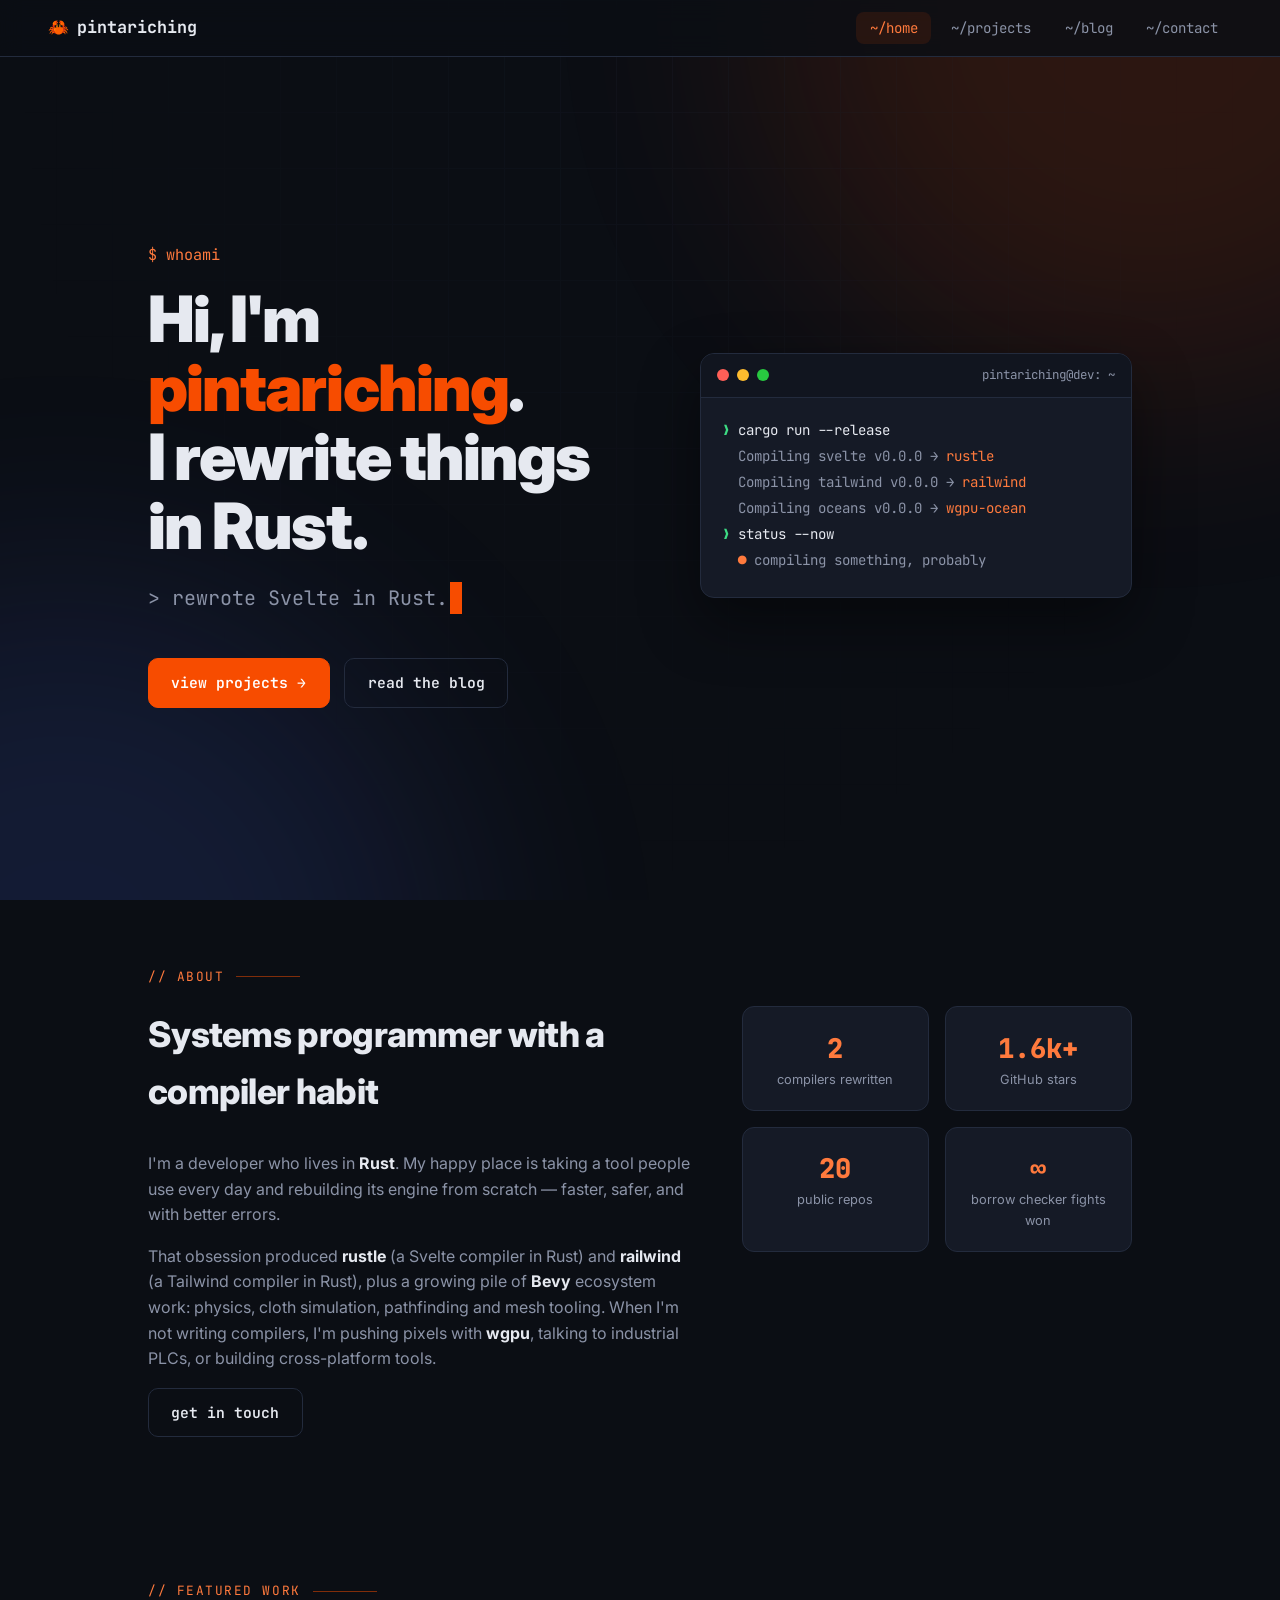
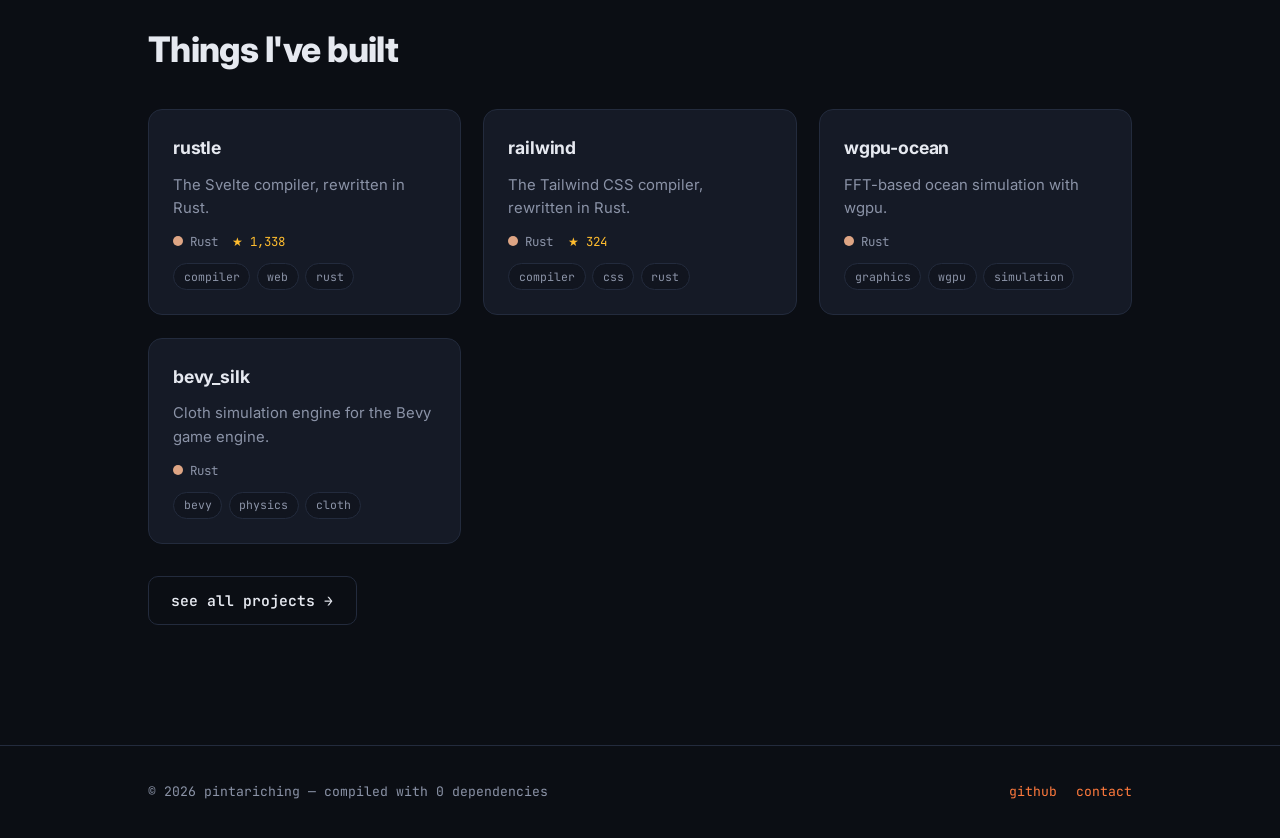
==== index.html @ 5fb491c3 "Add personal website: home, projects, blog, contact Co-authored-by: pintariching <pintariching@users" ====
<!DOCTYPE html>
<html lang="en">
<head>
  <meta charset="UTF-8">
  <meta name="viewport" content="width=device-width, initial-scale=1.0">
  <title>pintariching — I rewrite things in Rust</title>
  <meta name="description" content="pintariching — Rust developer. Compilers, game engine tech, graphics and systems programming.">
  <link rel="preconnect" href="https://fonts.googleapis.com">
  <link rel="preconnect" href="https://fonts.gstatic.com" crossorigin>
  <link href="https://fonts.googleapis.com/css2?family=Inter:wght@400;600;700;800;900&family=JetBrains+Mono:wght@400;600;700&display=swap" rel="stylesheet">
  <link rel="stylesheet" href="assets/css/style.css">
  <link rel="icon" href="data:image/svg+xml,<svg xmlns='http://www.w3.org/2000/svg' viewBox='0 0 100 100'><text y='.9em' font-size='90'>🦀</text></svg>">
</head>
<body>
  <div class="bg-fx">
    <div class="glow glow-1"></div>
    <div class="glow glow-2"></div>
    <div class="grid"></div>
  </div>

  <nav class="nav">
    <a class="logo" href="index.html"><span class="crab">🦀</span> pintariching</a>
    <ul>
      <li><a href="index.html">~/home</a></li>
      <li><a href="projects.html">~/projects</a></li>
      <li><a href="blog.html">~/blog</a></li>
      <li><a href="contact.html">~/contact</a></li>
    </ul>
  </nav>

  <header class="hero">
    <div class="container">
      <div class="hero-grid">
        <div>
          <p class="kicker">$ whoami</p>
          <h1>Hi, I'm <span class="accent">pintariching</span>.<br>I rewrite things in Rust.</h1>
          <p class="typed-line">&gt; <span id="typed"></span><span class="cursor">_</span></p>
          <div class="cta-row">
            <a class="btn btn-primary" href="projects.html">view projects →</a>
            <a class="btn btn-ghost" href="blog.html">read the blog</a>
          </div>
        </div>

        <div class="terminal">
          <div class="term-bar">
            <span class="dot r"></span><span class="dot y"></span><span class="dot g"></span>
            <span class="term-title">pintariching@dev: ~</span>
          </div>
          <div class="term-body">
            <div><span class="prompt">❯</span> <span class="cmd">cargo run --release</span></div>
            <div class="out">&nbsp;&nbsp;Compiling svelte v0.0.0 → <span class="hl">rustle</span></div>
            <div class="out">&nbsp;&nbsp;Compiling tailwind v0.0.0 → <span class="hl">railwind</span></div>
            <div class="out">&nbsp;&nbsp;Compiling oceans v0.0.0 → <span class="hl">wgpu-ocean</span></div>
            <div><span class="prompt">❯</span> <span class="cmd">status --now</span></div>
            <div class="out">&nbsp;&nbsp;<span class="hl">●</span> compiling something, probably</div>
          </div>
        </div>
      </div>
    </div>
  </header>

  <section>
    <div class="container">
      <p class="section-label">// about</p>
      <div class="about-grid">
        <div>
          <h2 class="section-title">Systems programmer with a compiler habit</h2>
          <p>
            I'm a developer who lives in <strong>Rust</strong>. My happy place is taking a tool people
            use every day and rebuilding its engine from scratch — faster, safer, and with better errors.
          </p>
          <p>
            That obsession produced <strong>rustle</strong> (a Svelte compiler in Rust) and
            <strong>railwind</strong> (a Tailwind compiler in Rust), plus a growing pile of
            <strong>Bevy</strong> ecosystem work: physics, cloth simulation, pathfinding and mesh tooling.
            When I'm not writing compilers, I'm pushing pixels with <strong>wgpu</strong>, talking to
            industrial PLCs, or building cross-platform tools.
          </p>
          <a class="btn btn-ghost" href="contact.html">get in touch</a>
        </div>
        <div class="stats">
          <div class="stat"><div class="num">2</div><div class="lbl">compilers rewritten</div></div>
          <div class="stat"><div class="num">1.6k+</div><div class="lbl">GitHub stars</div></div>
          <div class="stat"><div class="num">20</div><div class="lbl">public repos</div></div>
          <div class="stat"><div class="num">∞</div><div class="lbl">borrow checker fights won</div></div>
        </div>
      </div>
    </div>
  </section>

  <section>
    <div class="container">
      <p class="section-label">// featured work</p>
      <h2 class="section-title">Things I've built</h2>
      <div class="grid-3" id="featured-projects"></div>
      <div style="margin-top:2rem">
        <a class="btn btn-ghost" href="projects.html">see all projects →</a>
      </div>
    </div>
  </section>

  <footer>
    <div class="container">
      <span>© <span id="year"></span> pintariching — compiled with 0 dependencies</span>
      <div class="socials">
        <a href="https://github.com/pintariching">github</a>
        <a href="contact.html">contact</a>
      </div>
    </div>
  </footer>

  <script src="assets/js/projects-data.js"></script>
  <script src="assets/js/main.js"></script>
  <script>
    // render featured projects on the home page
    const wrap = document.getElementById("featured-projects");
    PROJECTS.filter(p => p.featured).slice(0, 4).forEach(p => {
      wrap.insertAdjacentHTML("beforeend", `
        <div class="card reveal">
          <h3><a href="${p.url}">${p.name}</a></h3>
          <p>${p.description}</p>
          <div class="meta">
            <span><span class="lang-dot" style="background:${p.langColor}"></span> ${p.language}</span>
            ${p.stars ? `<span class="stars">★ ${p.stars.toLocaleString()}</span>` : ""}
          </div>
          <div class="tags">${p.tags.map(t => `<span class="tag">${t}</span>`).join("")}</div>
        </div>`);
    });
    document.querySelectorAll(".reveal").forEach(el => el.classList.add("visible"));
  </script>
</body>
</html>
---- assets/css/style.css ----
/* ============================================================
   pintariching.dev — hand-rolled CSS, no frameworks
   ============================================================ */

:root {
  --bg: #0b0e14;
  --bg-soft: #11151f;
  --panel: #151a26;
  --panel-hover: #1a2130;
  --border: #232b3d;
  --text: #e6e9f0;
  --muted: #8b93a7;
  --accent: #f74c00;        /* rust orange */
  --accent-soft: #ff7a3d;
  --accent-glow: rgba(247, 76, 0, 0.35);
  --green: #3ddc84;
  --mono: "JetBrains Mono", "Fira Code", ui-monospace, SFMono-Regular, Menlo, Consolas, monospace;
  --sans: "Inter", -apple-system, BlinkMacSystemFont, "Segoe UI", Roboto, sans-serif;
}

* { margin: 0; padding: 0; box-sizing: border-box; }

html { scroll-behavior: smooth; }

body {
  background: var(--bg);
  color: var(--text);
  font-family: var(--sans);
  line-height: 1.6;
  min-height: 100vh;
  overflow-x: hidden;
}

::selection { background: var(--accent); color: #fff; }

a { color: var(--accent-soft); text-decoration: none; transition: color 0.15s ease; }
a:hover { color: #ffa070; }

img { max-width: 100%; }

/* ---------- ambient background ---------- */

.bg-fx {
  position: fixed;
  inset: 0;
  z-index: -1;
  overflow: hidden;
  pointer-events: none;
}

.bg-fx .glow {
  position: absolute;
  width: 60vmax;
  height: 60vmax;
  border-radius: 50%;
  filter: blur(120px);
  opacity: 0.14;
}

.bg-fx .glow-1 {
  background: var(--accent);
  top: -30vmax; right: -20vmax;
  animation: drift 26s ease-in-out infinite alternate;
}

.bg-fx .glow-2 {
  background: #4c6ef5;
  bottom: -35vmax; left: -25vmax;
  animation: drift 32s ease-in-out infinite alternate-reverse;
}

@keyframes drift {
  from { transform: translate(0, 0) scale(1); }
  to   { transform: translate(8vmax, 6vmax) scale(1.15); }
}

.bg-fx .grid {
  position: absolute;
  inset: 0;
  background-image:
    linear-gradient(var(--border) 1px, transparent 1px),
    linear-gradient(90deg, var(--border) 1px, transparent 1px);
  background-size: 56px 56px;
  opacity: 0.18;
  mask-image: radial-gradient(ellipse at 50% 0%, #000 0%, transparent 70%);
  -webkit-mask-image: radial-gradient(ellipse at 50% 0%, #000 0%, transparent 70%);
}

/* ---------- nav ---------- */

.nav {
  position: sticky;
  top: 0;
  z-index: 100;
  display: flex;
  align-items: center;
  justify-content: space-between;
  padding: 0.9rem clamp(1.2rem, 5vw, 3rem);
  background: rgba(11, 14, 20, 0.8);
  backdrop-filter: blur(12px);
  border-bottom: 1px solid var(--border);
}

.nav .logo {
  font-family: var(--mono);
  font-weight: 700;
  font-size: 1.05rem;
  color: var(--text);
  display: flex;
  align-items: center;
  gap: 0.5rem;
}

.nav .logo .crab { color: var(--accent); }

.nav ul {
  display: flex;
  gap: 0.4rem;
  list-style: none;
}

.nav ul a {
  font-family: var(--mono);
  font-size: 0.88rem;
  color: var(--muted);
  padding: 0.45rem 0.85rem;
  border-radius: 8px;
  transition: all 0.15s ease;
}

.nav ul a:hover { color: var(--text); background: var(--panel); }

.nav ul a.active {
  color: var(--accent-soft);
  background: rgba(247, 76, 0, 0.1);
}

/* ---------- layout ---------- */

.container {
  max-width: 1080px;
  margin: 0 auto;
  padding: 0 clamp(1.2rem, 5vw, 3rem);
}

section { padding: 4.5rem 0; }

.section-label {
  font-family: var(--mono);
  font-size: 0.8rem;
  color: var(--accent-soft);
  letter-spacing: 0.12em;
  text-transform: uppercase;
  display: flex;
  align-items: center;
  gap: 0.75rem;
  margin-bottom: 1.2rem;
}

.section-label::after {
  content: "";
  height: 1px;
  width: 64px;
  background: var(--accent);
  opacity: 0.5;
}

h2.section-title {
  font-size: clamp(1.6rem, 4vw, 2.2rem);
  font-weight: 800;
  margin-bottom: 2rem;
  letter-spacing: -0.02em;
}

/* ---------- hero ---------- */

.hero {
  min-height: calc(100vh - 62px);
  display: flex;
  align-items: center;
  padding: 3rem 0;
}

.hero-grid {
  display: grid;
  grid-template-columns: 1.15fr 1fr;
  gap: 3.5rem;
  align-items: center;
}

.hero .kicker {
  font-family: var(--mono);
  color: var(--accent-soft);
  font-size: 0.95rem;
  margin-bottom: 1rem;
}

.hero h1 {
  font-size: clamp(2.4rem, 6vw, 4rem);
  line-height: 1.08;
  font-weight: 900;
  letter-spacing: -0.03em;
  margin-bottom: 1.4rem;
}

.hero h1 .accent { color: var(--accent); }

.hero .typed-line {
  font-family: var(--mono);
  font-size: clamp(1rem, 2.4vw, 1.25rem);
  color: var(--muted);
  min-height: 2.2em;
  margin-bottom: 2rem;
}

.hero .typed-line .cursor {
  display: inline-block;
  width: 0.6em;
  background: var(--accent);
  animation: blink 1s steps(1) infinite;
  color: transparent;
  margin-left: 2px;
}

@keyframes blink { 50% { opacity: 0; } }

.hero .cta-row { display: flex; gap: 0.9rem; flex-wrap: wrap; }

.btn {
  display: inline-flex;
  align-items: center;
  gap: 0.5rem;
  font-family: var(--mono);
  font-size: 0.92rem;
  font-weight: 600;
  padding: 0.75rem 1.4rem;
  border-radius: 10px;
  border: 1px solid var(--border);
  transition: all 0.18s ease;
  cursor: pointer;
}

.btn-primary {
  background: var(--accent);
  border-color: var(--accent);
  color: #fff;
}

.btn-primary:hover {
  background: var(--accent-soft);
  border-color: var(--accent-soft);
  color: #fff;
  box-shadow: 0 0 32px var(--accent-glow);
  transform: translateY(-2px);
}

.btn-ghost { color: var(--text); background: transparent; }
.btn-ghost:hover { border-color: var(--accent); color: var(--accent-soft); transform: translateY(-2px); }

/* terminal window */

.terminal {
  background: var(--panel);
  border: 1px solid var(--border);
  border-radius: 14px;
  overflow: hidden;
  box-shadow: 0 24px 60px rgba(0, 0, 0, 0.45);
  font-family: var(--mono);
  font-size: 0.88rem;
  animation: float 7s ease-in-out infinite;
}

@keyframes float {
  0%, 100% { transform: translateY(0); }
  50% { transform: translateY(-10px); }
}

.terminal .term-bar {
  display: flex;
  align-items: center;
  gap: 0.5rem;
  padding: 0.7rem 1rem;
  background: var(--bg-soft);
  border-bottom: 1px solid var(--border);
}

.terminal .dot { width: 12px; height: 12px; border-radius: 50%; }
.terminal .dot.r { background: #ff5f57; }
.terminal .dot.y { background: #febc2e; }
.terminal .dot.g { background: #28c840; }

.terminal .term-title {
  margin-left: auto;
  color: var(--muted);
  font-size: 0.78rem;
}

.terminal .term-body { padding: 1.2rem 1.3rem 1.5rem; line-height: 1.85; }

.terminal .prompt { color: var(--green); }
.terminal .cmd { color: var(--text); }
.terminal .out { color: var(--muted); }
.terminal .hl { color: var(--accent-soft); }

/* ---------- cards / grids ---------- */

.grid-3 {
  display: grid;
  grid-template-columns: repeat(auto-fill, minmax(280px, 1fr));
  gap: 1.4rem;
}

.card {
  background: var(--panel);
  border: 1px solid var(--border);
  border-radius: 14px;
  padding: 1.5rem;
  transition: all 0.2s ease;
  display: flex;
  flex-direction: column;
  gap: 0.7rem;
}

.card:hover {
  transform: translateY(-4px);
  border-color: rgba(247, 76, 0, 0.45);
  box-shadow: 0 16px 40px rgba(0, 0, 0, 0.35), 0 0 0 1px rgba(247, 76, 0, 0.12);
}

.card h3 { font-size: 1.1rem; font-weight: 700; letter-spacing: -0.01em; }
.card h3 a { color: var(--text); }
.card h3 a:hover { color: var(--accent-soft); }

.card p { color: var(--muted); font-size: 0.93rem; flex-grow: 1; }

.card .meta {
  display: flex;
  align-items: center;
  gap: 0.9rem;
  font-family: var(--mono);
  font-size: 0.78rem;
  color: var(--muted);
}

.card .lang-dot { width: 10px; height: 10px; border-radius: 50%; display: inline-block; }

.tags { display: flex; flex-wrap: wrap; gap: 0.4rem; }

.tag {
  font-family: var(--mono);
  font-size: 0.72rem;
  padding: 0.2rem 0.6rem;
  border-radius: 999px;
  border: 1px solid var(--border);
  color: var(--muted);
  background: var(--bg-soft);
}

.tag.hot { border-color: rgba(247, 76, 0, 0.5); color: var(--accent-soft); }

.stars { color: #febc2e; }

/* ---------- about / stats ---------- */

.about-grid {
  display: grid;
  grid-template-columns: 1.4fr 1fr;
  gap: 3rem;
  align-items: start;
}

.about-grid p { color: var(--muted); margin-bottom: 1rem; }
.about-grid p strong { color: var(--text); }

.stats {
  display: grid;
  grid-template-columns: 1fr 1fr;
  gap: 1rem;
}

.stat {
  background: var(--panel);
  border: 1px solid var(--border);
  border-radius: 12px;
  padding: 1.2rem;
  text-align: center;
}

.stat .num {
  font-family: var(--mono);
  font-size: 1.7rem;
  font-weight: 800;
  color: var(--accent-soft);
}

.stat .lbl { font-size: 0.8rem; color: var(--muted); }

/* ---------- blog ---------- */

.post-list { display: flex; flex-direction: column; gap: 1rem; }

.post-item {
  display: block;
  background: var(--panel);
  border: 1px solid var(--border);
  border-radius: 14px;
  padding: 1.5rem 1.7rem;
  transition: all 0.2s ease;
}

.post-item:hover {
  transform: translateX(6px);
  border-color: rgba(247, 76, 0, 0.45);
}

.post-item .post-meta {
  font-family: var(--mono);
  font-size: 0.78rem;
  color: var(--muted);
  display: flex;
  gap: 1rem;
  flex-wrap: wrap;
  margin-bottom: 0.5rem;
}

.post-item h3 { font-size: 1.25rem; margin-bottom: 0.4rem; }
.post-item h3 a { color: var(--text); }
.post-item h3 a:hover { color: var(--accent-soft); }
.post-item p { color: var(--muted); font-size: 0.95rem; }

/* article */

.article {
  background: var(--panel);
  border: 1px solid var(--border);
  border-radius: 16px;
  padding: clamp(1.5rem, 4vw, 3rem);
  max-width: 820px;
  margin: 0 auto;
}

.article h1 { font-size: clamp(1.7rem, 4vw, 2.4rem); letter-spacing: -0.02em; margin-bottom: 0.6rem; }
.article h2 { font-size: 1.45rem; margin: 2.2rem 0 0.8rem; letter-spacing: -0.01em; }
.article h3 { font-size: 1.15rem; margin: 1.6rem 0 0.6rem; }

.article p, .article ul, .article ol { color: #c3c9d6; margin-bottom: 1.1rem; }
.article ul, .article ol { padding-left: 1.4rem; }
.article li { margin-bottom: 0.35rem; }

.article code {
  font-family: var(--mono);
  font-size: 0.86em;
  background: var(--bg-soft);
  border: 1px solid var(--border);
  border-radius: 6px;
  padding: 0.12em 0.4em;
  color: var(--accent-soft);
}

.article pre {
  background: var(--bg-soft);
  border: 1px solid var(--border);
  border-radius: 12px;
  padding: 1.1rem 1.3rem;
  overflow-x: auto;
  margin-bottom: 1.3rem;
}

.article pre code {
  background: none;
  border: none;
  padding: 0;
  color: #cdd3e0;
  font-size: 0.86rem;
  line-height: 1.7;
}

.article blockquote {
  border-left: 3px solid var(--accent);
  padding: 0.4rem 0 0.4rem 1.2rem;
  margin-bottom: 1.2rem;
  color: var(--muted);
  font-style: italic;
}

.article img { border-radius: 12px; margin-bottom: 1.2rem; }

.article hr { border: none; border-top: 1px solid var(--border); margin: 2rem 0; }

.article .article-meta {
  font-family: var(--mono);
  font-size: 0.82rem;
  color: var(--muted);
  display: flex;
  gap: 1rem;
  flex-wrap: wrap;
  margin-bottom: 2rem;
  padding-bottom: 1.2rem;
  border-bottom: 1px solid var(--border);
}

/* ---------- contact ---------- */

.contact-grid {
  display: grid;
  grid-template-columns: 1fr 1.2fr;
  gap: 3rem;
  align-items: start;
}

.contact-links { display: flex; flex-direction: column; gap: 0.8rem; }

.contact-link {
  display: flex;
  align-items: center;
  gap: 0.9rem;
  background: var(--panel);
  border: 1px solid var(--border);
  border-radius: 12px;
  padding: 1rem 1.2rem;
  color: var(--text);
  font-family: var(--mono);
  font-size: 0.9rem;
  transition: all 0.18s ease;
}

.contact-link:hover {
  border-color: rgba(247, 76, 0, 0.5);
  transform: translateX(5px);
  color: var(--text);
}

.contact-link .icon { font-size: 1.2rem; }
.contact-link span { color: var(--muted); }

.form-card {
  background: var(--panel);
  border: 1px solid var(--border);
  border-radius: 16px;
  padding: 2rem;
}

.form-card label {
  display: block;
  font-family: var(--mono);
  font-size: 0.8rem;
  color: var(--muted);
  margin-bottom: 0.4rem;
}

.form-card input,
.form-card textarea {
  width: 100%;
  background: var(--bg-soft);
  border: 1px solid var(--border);
  border-radius: 10px;
  color: var(--text);
  font-family: var(--sans);
  font-size: 0.95rem;
  padding: 0.8rem 1rem;
  margin-bottom: 1.2rem;
  transition: border-color 0.15s ease;
}

.form-card input:focus,
.form-card textarea:focus {
  outline: none;
  border-color: var(--accent);
  box-shadow: 0 0 0 3px rgba(247, 76, 0, 0.15);
}

.form-card textarea { resize: vertical; min-height: 140px; }

.form-note { font-size: 0.82rem; color: var(--muted); margin-top: 1rem; }

/* ---------- footer ---------- */

footer {
  border-top: 1px solid var(--border);
  padding: 2.2rem 0;
  margin-top: 3rem;
}

footer .container {
  display: flex;
  align-items: center;
  justify-content: space-between;
  flex-wrap: wrap;
  gap: 1rem;
  font-family: var(--mono);
  font-size: 0.82rem;
  color: var(--muted);
}

footer .socials { display: flex; gap: 1.2rem; }

/* ---------- misc ---------- */

.reveal {
  opacity: 0;
  transform: translateY(24px);
  transition: opacity 0.6s ease, transform 0.6s ease;
}

.reveal.visible { opacity: 1; transform: none; }

.loading, .empty {
  font-family: var(--mono);
  color: var(--muted);
  padding: 2rem 0;
}

.filter-row {
  display: flex;
  gap: 0.5rem;
  flex-wrap: wrap;
  margin-bottom: 2rem;
}

.filter-btn {
  font-family: var(--mono);
  font-size: 0.8rem;
  padding: 0.4rem 0.95rem;
  border-radius: 999px;
  border: 1px solid var(--border);
  background: transparent;
  color: var(--muted);
  cursor: pointer;
  transition: all 0.15s ease;
}

.filter-btn:hover { color: var(--text); border-color: var(--accent); }

.filter-btn.active {
  background: rgba(247, 76, 0, 0.12);
  border-color: var(--accent);
  color: var(--accent-soft);
}

@media (max-width: 860px) {
  .hero-grid, .about-grid, .contact-grid { grid-template-columns: 1fr; }
  .hero { min-height: auto; padding-top: 4rem; }
  .terminal { animation: none; }
}

@media (max-width: 560px) {
  .nav ul a { padding: 0.4rem 0.55rem; font-size: 0.8rem; }
  .stats { grid-template-columns: 1fr 1fr; }
}
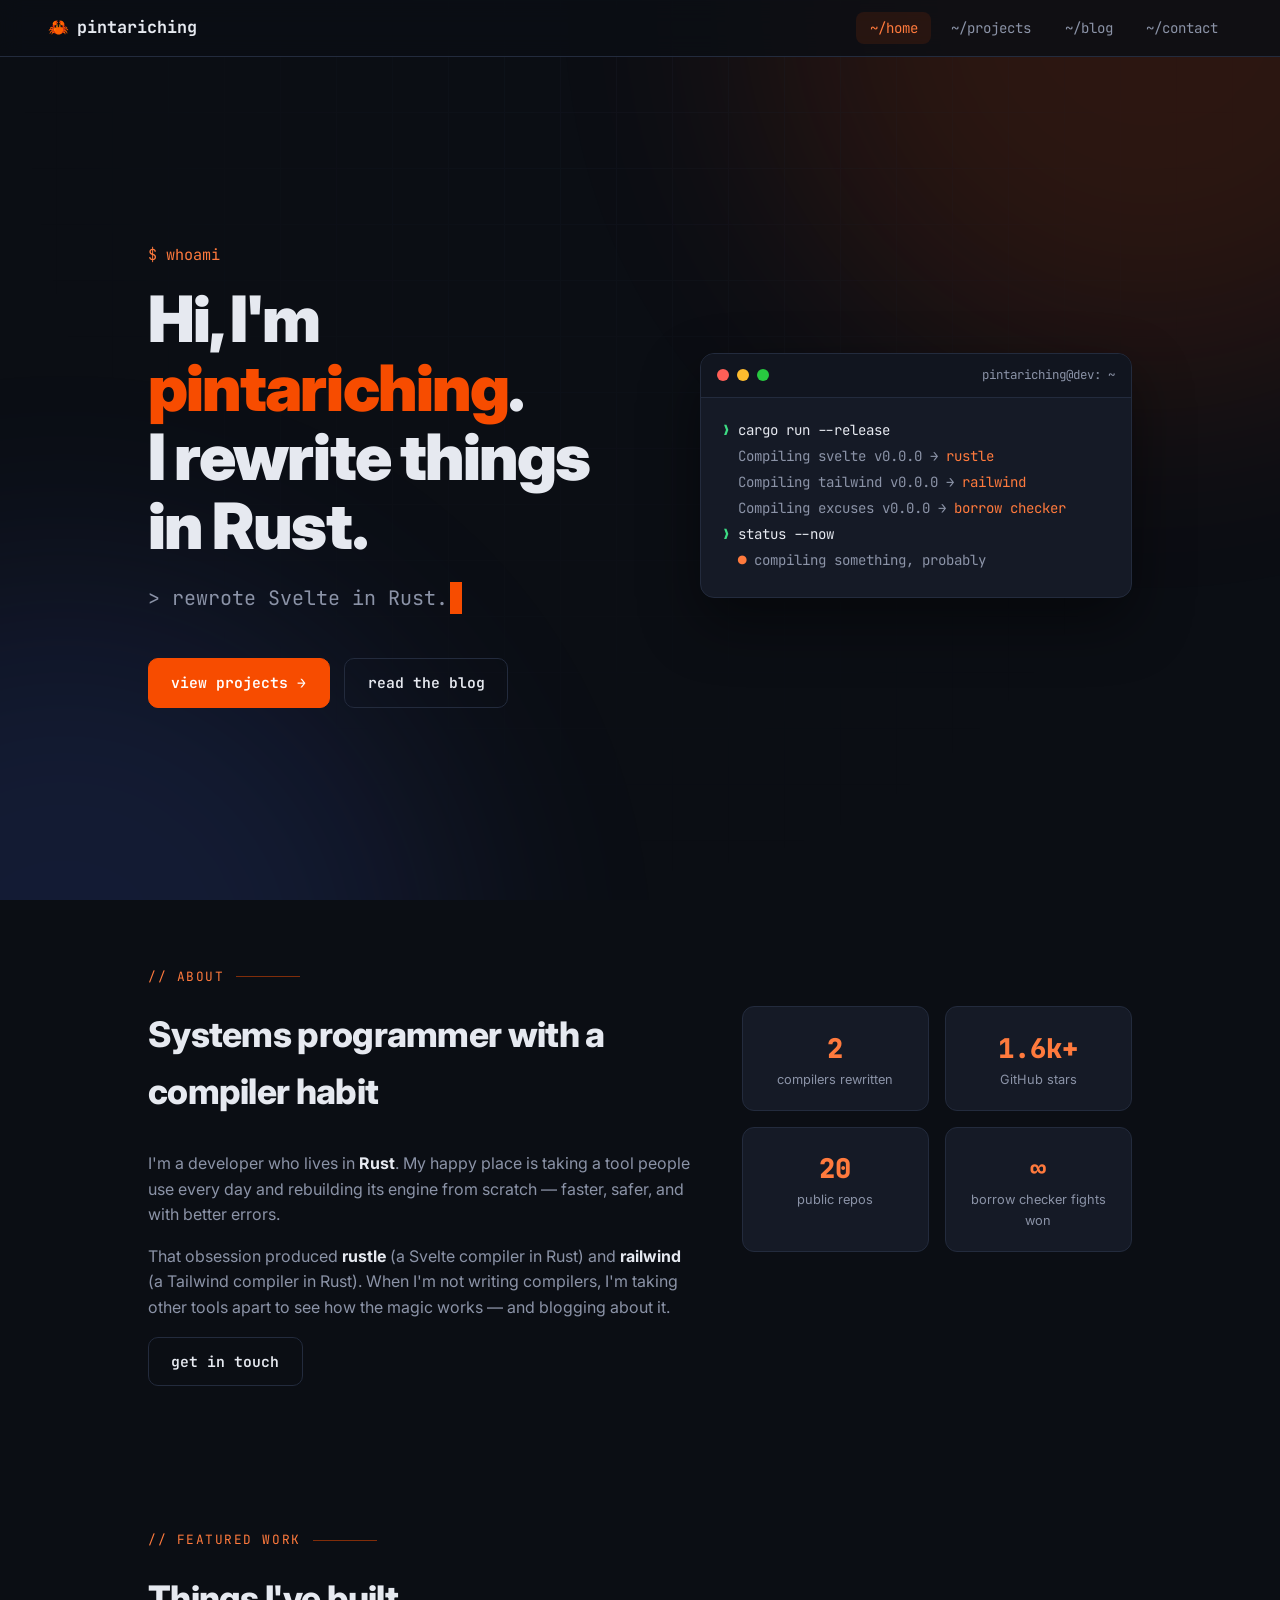
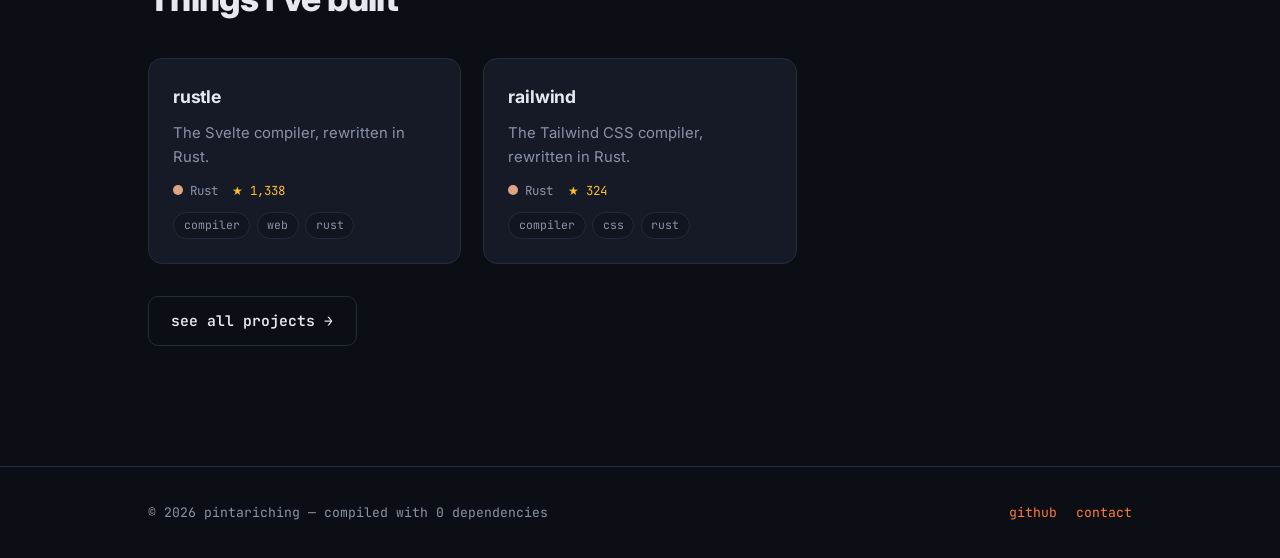
==== commit ddffe80d: "Show only original projects, add Rust and Bevy blog posts Co-authored-by: pintariching <pintariching" ====
--- a/index.html
+++ b/index.html
@@ -50,7 +50,7 @@
             <div><span class="prompt">❯</span> <span class="cmd">cargo run --release</span></div>
             <div class="out">&nbsp;&nbsp;Compiling svelte v0.0.0 → <span class="hl">rustle</span></div>
             <div class="out">&nbsp;&nbsp;Compiling tailwind v0.0.0 → <span class="hl">railwind</span></div>
-            <div class="out">&nbsp;&nbsp;Compiling oceans v0.0.0 → <span class="hl">wgpu-ocean</span></div>
+            <div class="out">&nbsp;&nbsp;Compiling excuses v0.0.0 → <span class="hl">borrow checker</span></div>
             <div><span class="prompt">❯</span> <span class="cmd">status --now</span></div>
             <div class="out">&nbsp;&nbsp;<span class="hl">●</span> compiling something, probably</div>
           </div>
@@ -71,10 +71,8 @@
           </p>
           <p>
             That obsession produced <strong>rustle</strong> (a Svelte compiler in Rust) and
-            <strong>railwind</strong> (a Tailwind compiler in Rust), plus a growing pile of
-            <strong>Bevy</strong> ecosystem work: physics, cloth simulation, pathfinding and mesh tooling.
-            When I'm not writing compilers, I'm pushing pixels with <strong>wgpu</strong>, talking to
-            industrial PLCs, or building cross-platform tools.
+            <strong>railwind</strong> (a Tailwind compiler in Rust). When I'm not writing compilers,
+            I'm taking other tools apart to see how the magic works — and blogging about it.
           </p>
           <a class="btn btn-ghost" href="contact.html">get in touch</a>
         </div>
